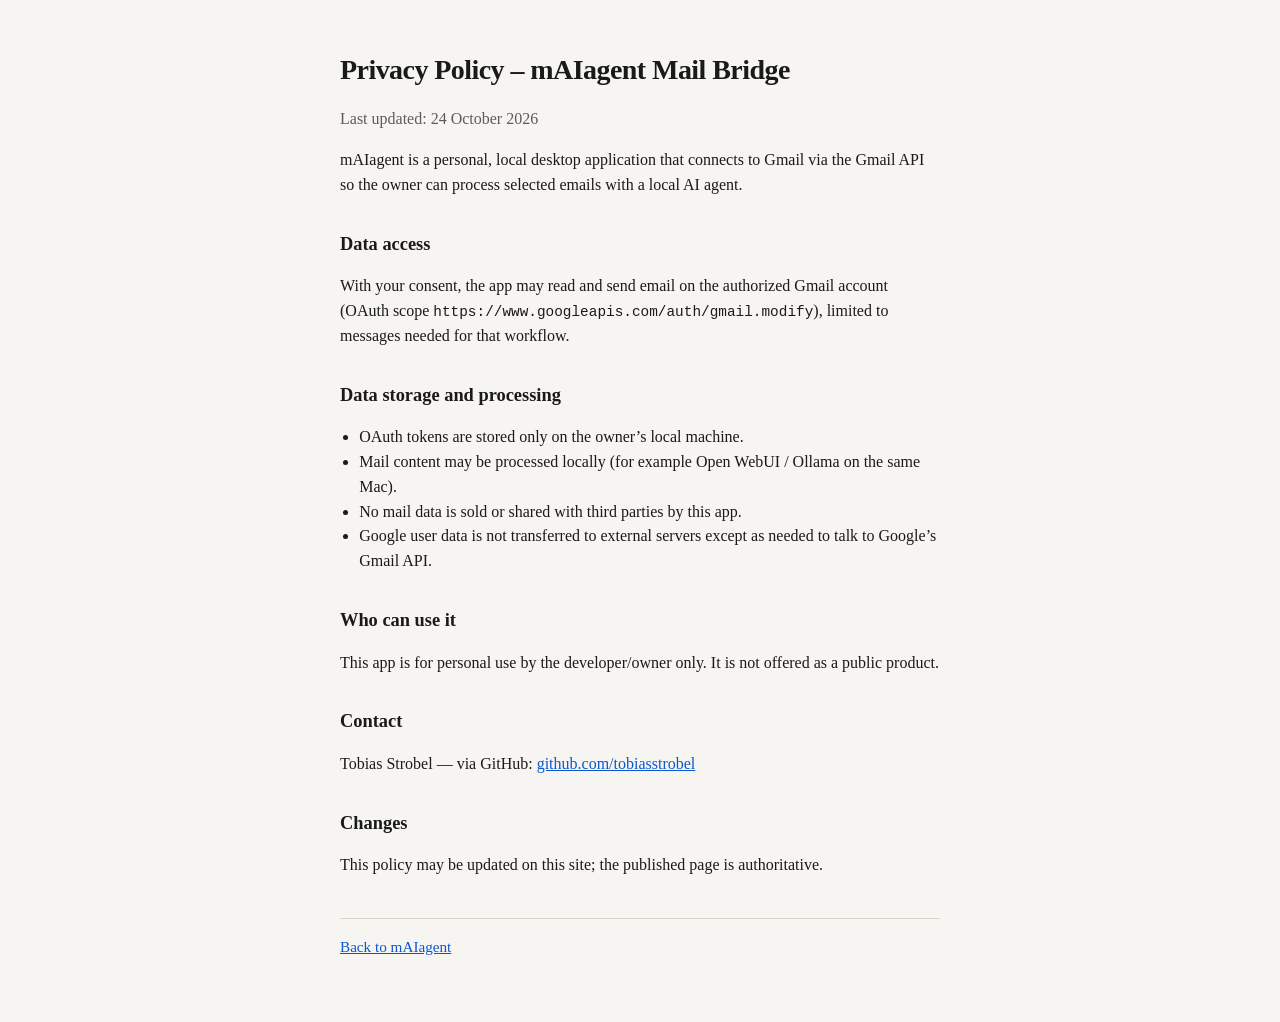
==== privacy/index.html @ bc53f13f "Add OAuth homepage and privacy policy for GitHub Pages. Co-authored-by: Cursor <cursoragent@cursor.c" ====
<!DOCTYPE html>
<html lang="en">
  <head>
    <meta charset="utf-8" />
    <meta name="viewport" content="width=device-width, initial-scale=1" />
    <title>Privacy Policy – mAIagent</title>
    <link rel="stylesheet" href="../styles.css" />
  </head>
  <body>
    <main>
      <h1>Privacy Policy – mAIagent Mail Bridge</h1>
      <p class="muted">Last updated: 24 October 2026</p>

      <p>
        mAIagent is a personal, local desktop application that connects to Gmail
        via the Gmail API so the owner can process selected emails with a local
        AI agent.
      </p>

      <h2>Data access</h2>
      <p>
        With your consent, the app may read and send email on the authorized
        Gmail account (OAuth scope
        <code>https://www.googleapis.com/auth/gmail.modify</code>), limited to
        messages needed for that workflow.
      </p>

      <h2>Data storage and processing</h2>
      <ul>
        <li>OAuth tokens are stored only on the owner’s local machine.</li>
        <li>
          Mail content may be processed locally (for example Open WebUI / Ollama
          on the same Mac).
        </li>
        <li>No mail data is sold or shared with third parties by this app.</li>
        <li>
          Google user data is not transferred to external servers except as
          needed to talk to Google’s Gmail API.
        </li>
      </ul>

      <h2>Who can use it</h2>
      <p>
        This app is for personal use by the developer/owner only. It is not
        offered as a public product.
      </p>

      <h2>Contact</h2>
      <p>
        Tobias Strobel — via GitHub:
        <a href="https://github.com/tobiasstrobel">github.com/tobiasstrobel</a>
      </p>

      <h2>Changes</h2>
      <p>
        This policy may be updated on this site; the published page is
        authoritative.
      </p>

      <nav>
        <a href="../">Back to mAIagent</a>
      </nav>
    </main>
  </body>
</html>
---- styles.css ----
:root {
  color-scheme: light dark;
  --bg: #f7f5f1;
  --fg: #1a1a1a;
  --muted: #5c5c5c;
  --link: #0b57d0;
  --border: #d9d4cb;
  --max: 40rem;
}

@media (prefers-color-scheme: dark) {
  :root {
    --bg: #121212;
    --fg: #ececec;
    --muted: #a8a8a8;
    --link: #8ab4f8;
    --border: #333;
  }
}

* {
  box-sizing: border-box;
}

body {
  margin: 0;
  font-family: "Iowan Old Style", "Palatino Linotype", Palatino, Georgia, serif;
  background: var(--bg);
  color: var(--fg);
  line-height: 1.55;
}

main {
  max-width: var(--max);
  margin: 0 auto;
  padding: 3rem 1.25rem 4rem;
}

h1 {
  font-size: 1.75rem;
  font-weight: 600;
  letter-spacing: -0.02em;
  margin: 0 0 0.75rem;
}

h2 {
  font-size: 1.15rem;
  font-weight: 600;
  margin: 2rem 0 0.5rem;
}

p,
li {
  color: var(--fg);
}

p.lead,
.muted {
  color: var(--muted);
}

a {
  color: var(--link);
}

nav {
  margin-top: 2.5rem;
  padding-top: 1rem;
  border-top: 1px solid var(--border);
  font-size: 0.95rem;
}

ul {
  padding-left: 1.2rem;
}

code {
  font-family: ui-monospace, SFMono-Regular, Menlo, Consolas, monospace;
  font-size: 0.9em;
}
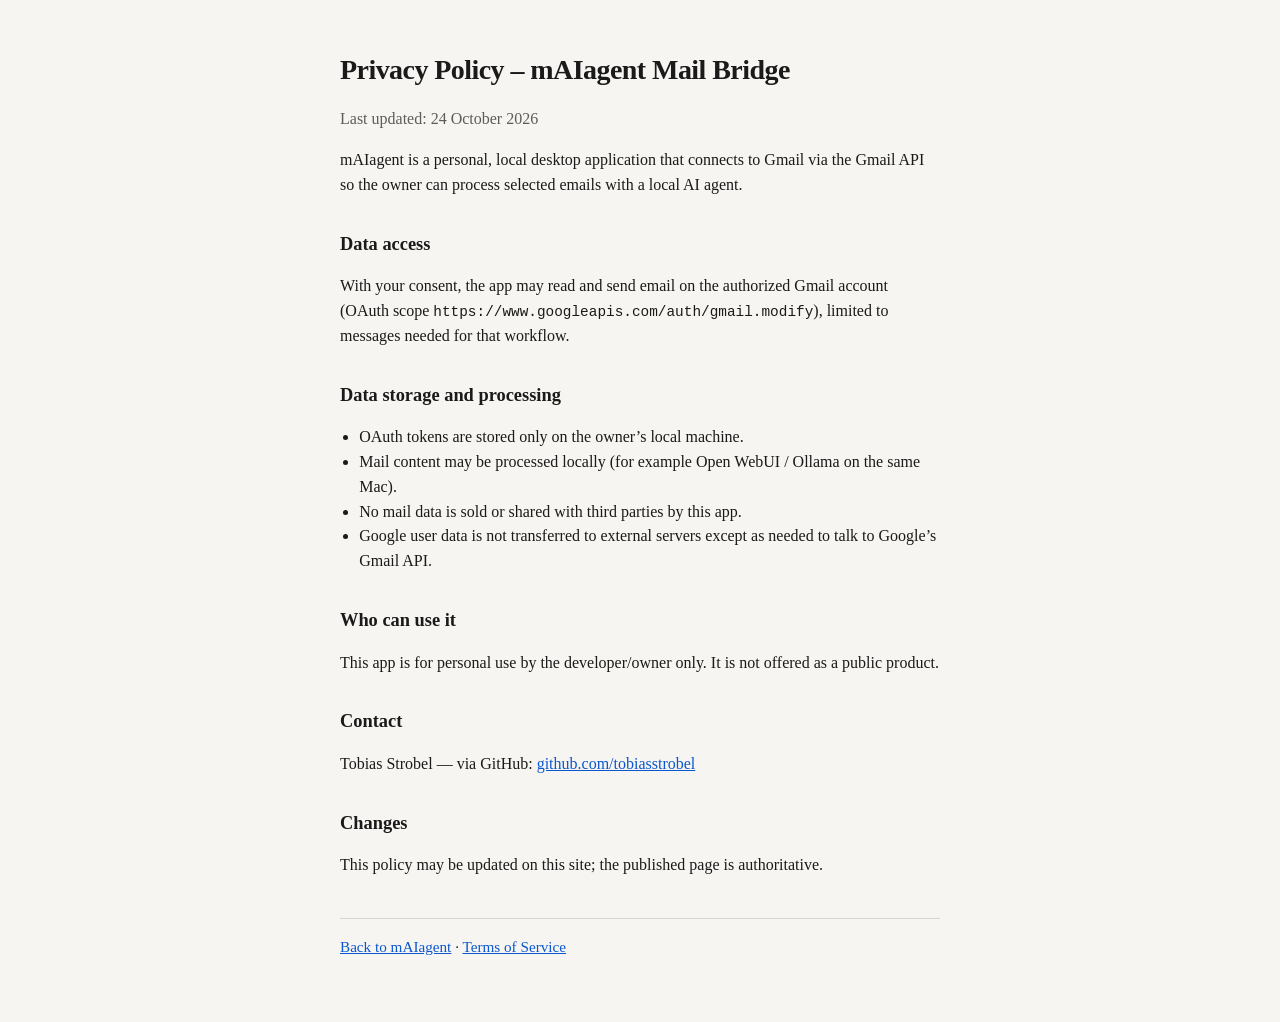
==== commit 84521ad0: "Add Terms of Service page for Google OAuth consent screen. Co-authored-by: Cursor <cursoragent@curso" ====
--- a/privacy/index.html
+++ b/privacy/index.html
@@ -59,6 +59,8 @@
 
       <nav>
         <a href="../">Back to mAIagent</a>
+        ·
+        <a href="../terms/">Terms of Service</a>
       </nav>
     </main>
   </body>
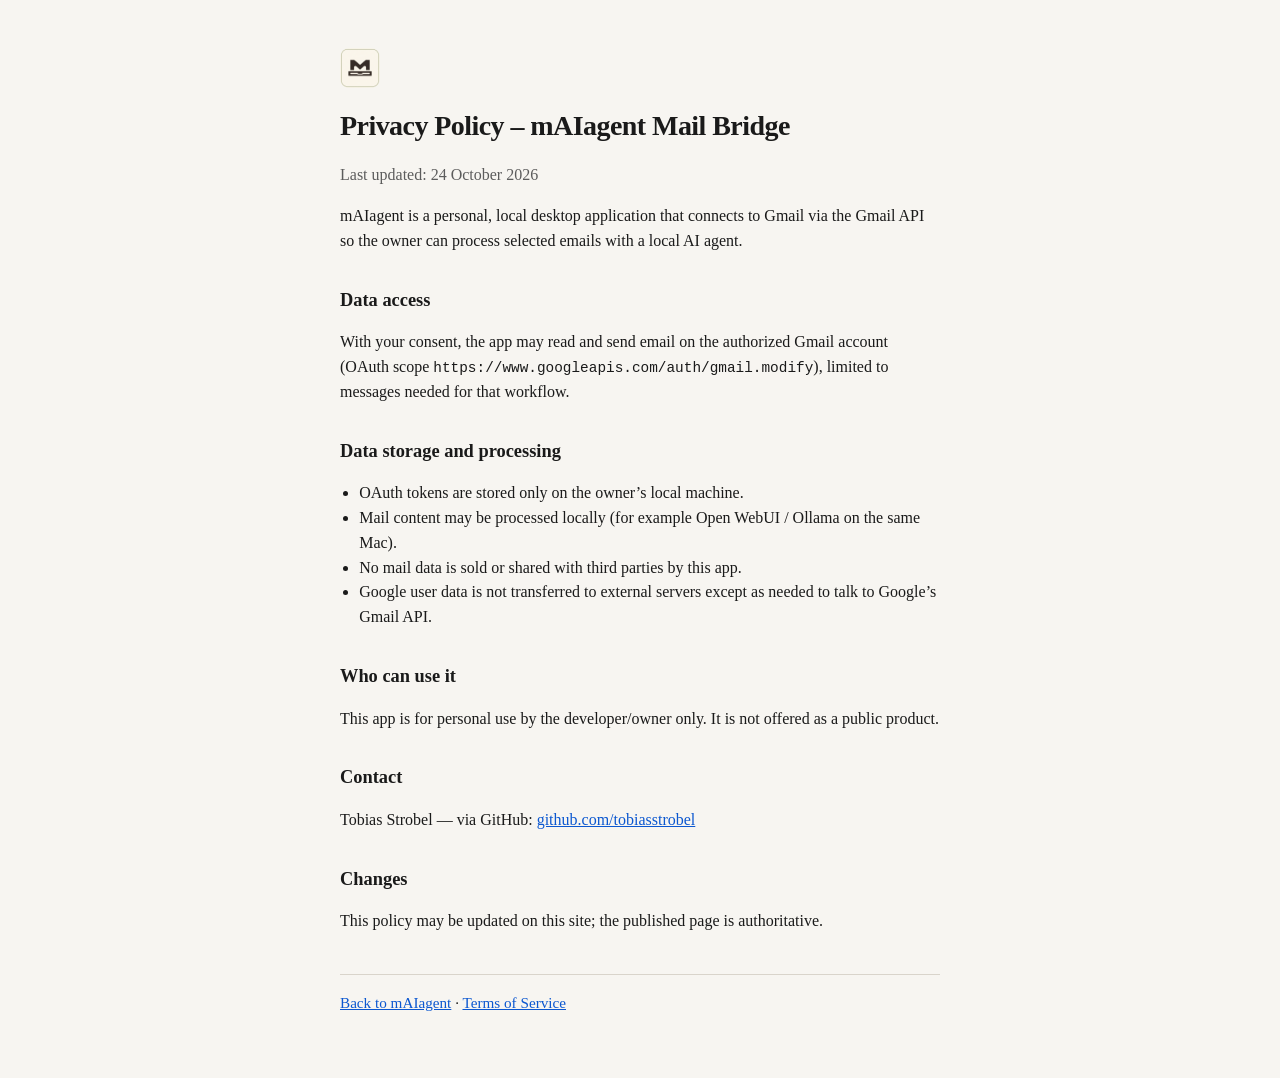
==== commit 51449434: "Add mAIagent logo and use it on the OAuth site pages. Co-authored-by: Cursor <cursoragent@cursor.com" ====
--- a/privacy/index.html
+++ b/privacy/index.html
@@ -4,10 +4,13 @@
     <meta charset="utf-8" />
     <meta name="viewport" content="width=device-width, initial-scale=1" />
     <title>Privacy Policy – mAIagent</title>
+    <link rel="icon" type="image/png" href="../favicon.png" />
+    <link rel="apple-touch-icon" href="../logo-192.png" />
     <link rel="stylesheet" href="../styles.css" />
   </head>
   <body>
     <main>
+      <a href="../"><img class="logo logo-sm" src="../logo-192.png" width="192" height="192" alt="mAIagent" /></a>
       <h1>Privacy Policy – mAIagent Mail Bridge</h1>
       <p class="muted">Last updated: 24 October 2026</p>
 
--- a/styles.css
+++ b/styles.css
@@ -34,6 +34,21 @@
   max-width: var(--max);
   margin: 0 auto;
   padding: 3rem 1.25rem 4rem;
+}
+
+.logo {
+  display: block;
+  width: 5.5rem;
+  height: 5.5rem;
+  margin: 0 0 1.25rem;
+  border-radius: 1.1rem;
+}
+
+.logo-sm {
+  width: 2.5rem;
+  height: 2.5rem;
+  margin: 0 0 1rem;
+  border-radius: 0.55rem;
 }
 
 h1 {
